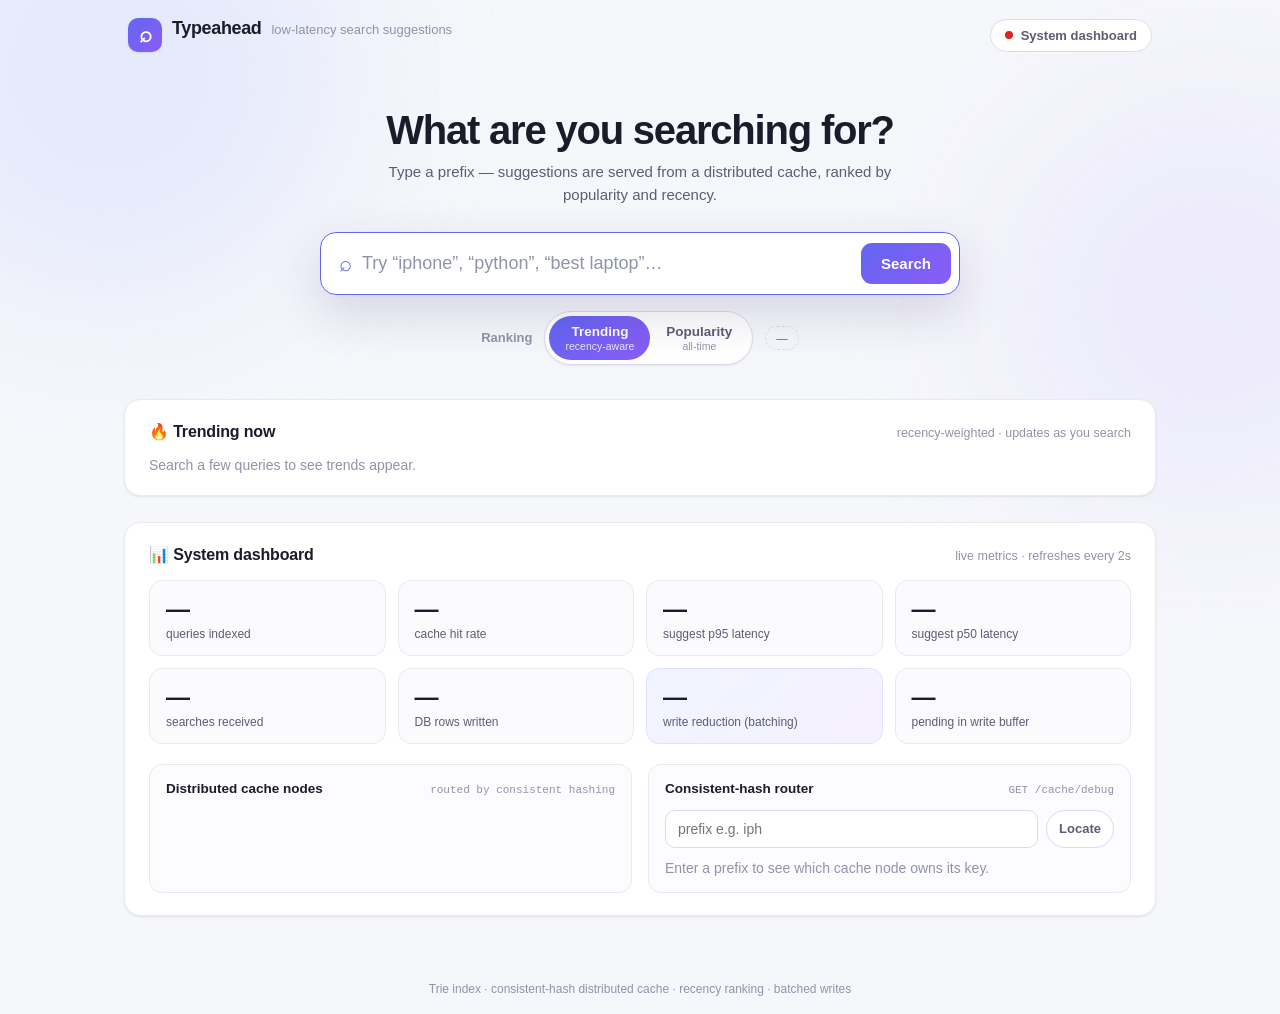
==== static/index.html @ 1b2536e9 "typeahead-search" ====
<!DOCTYPE html>
<html lang="en">
<head>
  <meta charset="UTF-8" />
  <meta name="viewport" content="width=device-width, initial-scale=1.0" />
  <title>Search Typeahead</title>
  <link rel="stylesheet" href="/static/styles.css" />
</head>
<body>
  <div class="bg-orbs" aria-hidden="true"><span></span><span></span><span></span></div>

  <header class="topbar">
    <div class="brand">
      <span class="brand-mark">⌕</span>
      <span class="brand-name">Typeahead</span>
      <span class="brand-tag">low-latency search suggestions</span>
    </div>
    <button id="dashToggle" class="ghost-btn" type="button" aria-expanded="true">
      <span class="dot" id="healthDot"></span> System dashboard
    </button>
  </header>

  <main class="stage">
    <section class="hero">
      <h1>What are you searching for?</h1>
      <p class="sub">Type a prefix — suggestions are served from a distributed cache,
        ranked by popularity and recency.</p>

      <form id="searchForm" class="search-wrap" autocomplete="off" role="search">
        <div class="search-box" id="searchBox">
          <span class="search-icon" aria-hidden="true">⌕</span>
          <input
            id="searchInput"
            type="text"
            placeholder="Try “iphone”, “python”, “best laptop”…"
            aria-label="Search"
            aria-autocomplete="list"
            aria-controls="suggestions"
            aria-expanded="false"
            spellcheck="false" />
          <span class="spinner" id="spinner" hidden></span>
          <button type="submit" class="go-btn" aria-label="Search">Search</button>

          <ul id="suggestions" class="suggestions" role="listbox" hidden></ul>
        </div>

        <div class="mode-row">
          <span class="mode-label">Ranking</span>
          <div class="seg" role="tablist" aria-label="Ranking mode">
            <button type="button" class="seg-btn active" data-recency="true" role="tab">
              Trending <em>recency-aware</em>
            </button>
            <button type="button" class="seg-btn" data-recency="false" role="tab">
              Popularity <em>all-time</em>
            </button>
          </div>
          <span class="src-pill" id="sourcePill" title="Where the last result came from">—</span>
        </div>
      </form>

      <div id="toast" class="toast" hidden></div>
    </section>

    <section class="panel trending-panel">
      <div class="panel-head">
        <h2>🔥 Trending now</h2>
        <span class="hint">recency-weighted · updates as you search</span>
      </div>
      <div id="trendingChips" class="chips">
        <span class="empty">Search a few queries to see trends appear.</span>
      </div>
    </section>

    <section class="panel dash" id="dashboard">
      <div class="panel-head">
        <h2>📊 System dashboard</h2>
        <span class="hint">live metrics · refreshes every 2s</span>
      </div>

      <div class="metrics-grid">
        <div class="metric"><span class="m-val" id="mIndexed">—</span><span class="m-lbl">queries indexed</span></div>
        <div class="metric"><span class="m-val" id="mHit">—</span><span class="m-lbl">cache hit rate</span></div>
        <div class="metric"><span class="m-val" id="mP95">—</span><span class="m-lbl">suggest p95 latency</span></div>
        <div class="metric"><span class="m-val" id="mP50">—</span><span class="m-lbl">suggest p50 latency</span></div>
        <div class="metric"><span class="m-val" id="mSearches">—</span><span class="m-lbl">searches received</span></div>
        <div class="metric"><span class="m-val" id="mWrites">—</span><span class="m-lbl">DB rows written</span></div>
        <div class="metric highlight"><span class="m-val" id="mReduction">—</span><span class="m-lbl">write reduction (batching)</span></div>
        <div class="metric"><span class="m-val" id="mBuffer">—</span><span class="m-lbl">pending in write buffer</span></div>
      </div>

      <div class="dash-cols">
        <div class="dash-card">
          <h3>Distributed cache nodes <small>routed by consistent hashing</small></h3>
          <div id="cacheNodes" class="nodes"></div>
        </div>

        <div class="dash-card">
          <h3>Consistent-hash router <small>GET /cache/debug</small></h3>
          <div class="debug-row">
            <input id="debugInput" type="text" placeholder="prefix e.g. iph" spellcheck="false" />
            <button id="debugBtn" type="button" class="ghost-btn small">Locate</button>
          </div>
          <div id="debugOut" class="debug-out">
            <span class="empty">Enter a prefix to see which cache node owns its key.</span>
          </div>
        </div>
      </div>
    </section>
  </main>

  <footer class="foot">
    <span>Trie index · consistent-hash distributed cache · recency ranking · batched writes</span>
  </footer>

  <script src="/static/app.js"></script>
</body>
</html>
---- static/styles.css ----
/* ============================================================
   Search Typeahead — UI styles
   A clean, modern light theme: soft gradient stage, glassy cards,
   a prominent search field, and a calm metrics dashboard.
   ============================================================ */

:root {
  --bg: #f6f7fb;
  --ink: #1b1c2a;
  --ink-soft: #5b5e74;
  --ink-faint: #9094a8;
  --surface: #ffffff;
  --line: #e9e9f1;
  --line-strong: #dcdce8;
  --accent: #6366f1;
  --accent-2: #8b5cf6;
  --accent-soft: #eef0ff;
  --hot: #f97316;
  --hot-soft: #fff1e6;
  --good: #16a34a;
  --shadow-sm: 0 1px 2px rgba(27, 28, 42, .06), 0 1px 3px rgba(27, 28, 42, .04);
  --shadow-md: 0 8px 24px rgba(27, 28, 42, .08);
  --shadow-lg: 0 18px 50px rgba(40, 33, 96, .16);
  --radius: 16px;
  --radius-sm: 11px;
  --font: -apple-system, BlinkMacSystemFont, "Segoe UI", Roboto, Helvetica, Arial, sans-serif;
}

* { box-sizing: border-box; }
[hidden] { display: none !important; }

html, body { height: 100%; }

body {
  margin: 0;
  font-family: var(--font);
  color: var(--ink);
  background: var(--bg);
  -webkit-font-smoothing: antialiased;
  min-height: 100%;
  display: flex;
  flex-direction: column;
}

/* Decorative blurred color orbs in the background */
.bg-orbs { position: fixed; inset: 0; overflow: hidden; z-index: 0; pointer-events: none; }
.bg-orbs span {
  position: absolute; border-radius: 50%; filter: blur(80px); opacity: .35;
}
.bg-orbs span:nth-child(1) { width: 460px; height: 460px; background: #c7d2fe; top: -160px; left: -120px; }
.bg-orbs span:nth-child(2) { width: 420px; height: 420px; background: #ddd6fe; top: 10%; right: -140px; }
.bg-orbs span:nth-child(3) { width: 380px; height: 380px; background: #fde6cf; bottom: -160px; left: 30%; opacity: .25; }

/* ---- Top bar ---- */
.topbar {
  position: relative; z-index: 2;
  display: flex; align-items: center; justify-content: space-between;
  padding: 18px 28px;
  max-width: 1080px; margin: 0 auto; width: 100%;
}
.brand { display: flex; align-items: baseline; gap: 10px; }
.brand-mark {
  font-size: 22px; color: #fff; background: linear-gradient(135deg, var(--accent), var(--accent-2));
  width: 34px; height: 34px; border-radius: 10px; display: grid; place-items: center;
  align-self: center; box-shadow: var(--shadow-sm); font-weight: 700;
}
.brand-name { font-weight: 700; font-size: 18px; letter-spacing: -.02em; }
.brand-tag { color: var(--ink-faint); font-size: 13px; }
@media (max-width: 620px) { .brand-tag { display: none; } }

.ghost-btn {
  border: 1px solid var(--line-strong); background: var(--surface);
  color: var(--ink-soft); border-radius: 999px; padding: 8px 14px;
  font-size: 13px; font-weight: 600; cursor: pointer; display: inline-flex;
  align-items: center; gap: 8px; transition: all .15s ease;
}
.ghost-btn:hover { border-color: var(--accent); color: var(--accent); }
.ghost-btn.small { padding: 7px 12px; }
.dot { width: 8px; height: 8px; border-radius: 50%; background: var(--ink-faint); }
.dot.ok { background: var(--good); box-shadow: 0 0 0 3px rgba(22,163,74,.16); }
.dot.bad { background: #dc2626; }

/* ---- Stage ---- */
.stage {
  position: relative; z-index: 1;
  max-width: 1080px; margin: 0 auto; width: 100%;
  padding: 12px 24px 48px;
  flex: 1;
}

/* ---- Hero / search ---- */
.hero { text-align: center; padding: 26px 0 8px; }
.hero h1 { font-size: clamp(26px, 4vw, 40px); letter-spacing: -.03em; margin: 0 0 8px; }
.hero .sub { color: var(--ink-soft); max-width: 560px; margin: 0 auto 26px; font-size: 15px; line-height: 1.5; }

.search-wrap { max-width: 640px; margin: 0 auto; }
.search-box {
  position: relative;
  display: flex; align-items: center; gap: 10px;
  background: var(--surface);
  border: 1.5px solid var(--line-strong);
  border-radius: var(--radius);
  padding: 8px 8px 8px 18px;
  box-shadow: var(--shadow-md);
  transition: border-color .15s ease, box-shadow .15s ease;
}
.search-box:focus-within { border-color: var(--accent); box-shadow: var(--shadow-lg); }
.search-icon { font-size: 22px; color: var(--ink-faint); }
.search-box:focus-within .search-icon { color: var(--accent); }
#searchInput {
  flex: 1; border: 0; outline: 0; background: transparent;
  font-size: 18px; color: var(--ink); padding: 12px 0; font-family: var(--font);
}
#searchInput::placeholder { color: var(--ink-faint); }
.go-btn {
  border: 0; cursor: pointer; color: #fff;
  background: linear-gradient(135deg, var(--accent), var(--accent-2));
  border-radius: 11px; padding: 12px 20px; font-size: 15px; font-weight: 600;
  transition: transform .1s ease, filter .15s ease;
}
.go-btn:hover { filter: brightness(1.06); }
.go-btn:active { transform: scale(.98); }

.spinner {
  width: 18px; height: 18px; border-radius: 50%;
  border: 2.5px solid var(--accent-soft); border-top-color: var(--accent);
  animation: spin .7s linear infinite;
}
@keyframes spin { to { transform: rotate(360deg); } }

/* ---- Suggestions dropdown ---- */
.suggestions {
  position: absolute; left: 0; right: 0; top: calc(100% + 10px);
  margin: 0; padding: 6px; list-style: none;
  background: var(--surface); border: 1px solid var(--line);
  border-radius: var(--radius); box-shadow: var(--shadow-lg);
  z-index: 30; max-height: 420px; overflow-y: auto; text-align: left;
}
.sugg-item {
  display: flex; align-items: center; gap: 12px;
  padding: 11px 14px; border-radius: var(--radius-sm); cursor: pointer;
  transition: background .12s ease;
}
.sugg-item:hover, .sugg-item.active { background: var(--accent-soft); }
.sugg-item .s-ico { color: var(--ink-faint); font-size: 15px; flex: none; }
.sugg-item.active .s-ico, .sugg-item:hover .s-ico { color: var(--accent); }
.sugg-text { flex: 1; font-size: 15.5px; color: var(--ink); overflow: hidden; text-overflow: ellipsis; white-space: nowrap; }
.sugg-text b { font-weight: 700; color: var(--ink); }
.sugg-text .typed { color: var(--ink-faint); font-weight: 400; }
.s-flame { font-size: 13px; flex: none; }
.s-count {
  flex: none; font-size: 12.5px; color: var(--ink-soft);
  background: #f3f4fb; border-radius: 999px; padding: 3px 9px; font-variant-numeric: tabular-nums;
}
.sugg-empty { padding: 16px; text-align: center; color: var(--ink-faint); font-size: 14px; }

/* ---- Mode segmented control ---- */
.mode-row { display: flex; align-items: center; justify-content: center; gap: 12px; margin-top: 16px; flex-wrap: wrap; }
.mode-label { color: var(--ink-faint); font-size: 13px; font-weight: 600; }
.seg { display: inline-flex; background: var(--surface); border: 1px solid var(--line-strong); border-radius: 999px; padding: 4px; box-shadow: var(--shadow-sm); }
.seg-btn {
  border: 0; background: transparent; cursor: pointer; border-radius: 999px;
  padding: 8px 16px; font-size: 13.5px; font-weight: 600; color: var(--ink-soft);
  display: flex; flex-direction: column; align-items: center; line-height: 1.15; transition: all .15s ease;
}
.seg-btn em { font-style: normal; font-size: 10.5px; font-weight: 500; color: var(--ink-faint); }
.seg-btn.active { background: linear-gradient(135deg, var(--accent), var(--accent-2)); color: #fff; }
.seg-btn.active em { color: rgba(255,255,255,.85); }
.src-pill {
  font-size: 11.5px; color: var(--ink-soft); border: 1px dashed var(--line-strong);
  padding: 5px 10px; border-radius: 999px; font-variant-numeric: tabular-nums;
}

/* ---- Toast ---- */
.toast {
  margin: 22px auto 0; max-width: 560px;
  background: var(--ink); color: #fff; border-radius: 12px;
  padding: 12px 16px; font-size: 14px; box-shadow: var(--shadow-md);
  display: flex; align-items: center; gap: 10px; animation: rise .25s ease;
}
.toast.err { background: #b91c1c; }
.toast .t-tag { background: rgba(255,255,255,.18); border-radius: 6px; padding: 2px 8px; font-size: 12px; font-weight: 700; }
@keyframes rise { from { opacity: 0; transform: translateY(8px); } }

/* ---- Panels ---- */
.panel {
  background: var(--surface); border: 1px solid var(--line);
  border-radius: var(--radius); box-shadow: var(--shadow-sm);
  padding: 22px 24px; margin-top: 26px;
}
.panel-head { display: flex; align-items: baseline; justify-content: space-between; margin-bottom: 16px; gap: 10px; flex-wrap: wrap; }
.panel-head h2 { font-size: 16px; margin: 0; letter-spacing: -.01em; }
.hint { color: var(--ink-faint); font-size: 12.5px; }

/* ---- Trending chips ---- */
.chips { display: flex; flex-wrap: wrap; gap: 10px; }
.chip {
  border: 1px solid var(--line-strong); background: var(--surface);
  border-radius: 999px; padding: 9px 14px; font-size: 13.5px; cursor: pointer;
  display: inline-flex; align-items: center; gap: 8px; transition: all .15s ease;
}
.chip:hover { border-color: var(--hot); background: var(--hot-soft); }
.chip .rank { color: var(--ink-faint); font-weight: 700; font-size: 12px; }
.chip .c-score { color: var(--hot); font-size: 11.5px; font-weight: 700; }
.empty { color: var(--ink-faint); font-size: 14px; }

/* ---- Dashboard ---- */
.metrics-grid {
  display: grid; grid-template-columns: repeat(4, 1fr); gap: 12px; margin-bottom: 20px;
}
@media (max-width: 760px) { .metrics-grid { grid-template-columns: repeat(2, 1fr); } }
.metric {
  background: #fbfbfe; border: 1px solid var(--line); border-radius: 13px;
  padding: 14px 16px; display: flex; flex-direction: column; gap: 4px;
}
.metric.highlight { background: linear-gradient(135deg, #f1f5ff, #f6f0ff); border-color: #dfe2ff; }
.m-val { font-size: 24px; font-weight: 700; letter-spacing: -.02em; font-variant-numeric: tabular-nums; }
.m-lbl { font-size: 12px; color: var(--ink-soft); }

.dash-cols { display: grid; grid-template-columns: 1fr 1fr; gap: 16px; }
@media (max-width: 760px) { .dash-cols { grid-template-columns: 1fr; } }
.dash-card { border: 1px solid var(--line); border-radius: 13px; padding: 16px; background: #fcfcff; }
.dash-card h3 { font-size: 13.5px; margin: 0 0 14px; display: flex; justify-content: space-between; align-items: baseline; gap: 8px; }
.dash-card h3 small { color: var(--ink-faint); font-weight: 500; font-size: 11px; font-family: ui-monospace, Menlo, monospace; }

/* cache node bars */
.nodes { display: flex; flex-direction: column; gap: 11px; }
.node-row { display: grid; grid-template-columns: 90px 1fr auto; gap: 10px; align-items: center; }
.node-name { font-size: 12.5px; font-weight: 600; color: var(--ink-soft); font-family: ui-monospace, Menlo, monospace; }
.bar { height: 9px; background: #eef0f7; border-radius: 999px; overflow: hidden; }
.bar > i { display: block; height: 100%; background: linear-gradient(90deg, var(--accent), var(--accent-2)); border-radius: 999px; transition: width .4s ease; }
.node-meta { font-size: 11.5px; color: var(--ink-faint); font-variant-numeric: tabular-nums; white-space: nowrap; }

/* cache debug */
.debug-row { display: flex; gap: 8px; margin-bottom: 12px; }
.debug-row input {
  flex: 1; border: 1px solid var(--line-strong); border-radius: 10px; padding: 10px 12px;
  font-size: 14px; outline: 0; font-family: var(--font);
}
.debug-row input:focus { border-color: var(--accent); }
.debug-out { font-size: 13px; color: var(--ink-soft); }
.debug-out .kv { display: flex; justify-content: space-between; padding: 6px 0; border-bottom: 1px dashed var(--line); }
.debug-out .kv:last-child { border-bottom: 0; }
.debug-out .kv b { color: var(--ink); font-family: ui-monospace, Menlo, monospace; font-weight: 600; }
.badge { padding: 2px 9px; border-radius: 999px; font-size: 11px; font-weight: 700; }
.badge.hit { background: #dcfce7; color: #15803d; }
.badge.miss { background: #fee2e2; color: #b91c1c; }
.badge.expired { background: #fef3c7; color: #b45309; }

.dash.hidden { display: none; }

/* ---- Footer ---- */
.foot { position: relative; z-index: 1; text-align: center; color: var(--ink-faint); font-size: 12px; padding: 18px; }

/* scrollbar polish */
.suggestions::-webkit-scrollbar { width: 10px; }
.suggestions::-webkit-scrollbar-thumb { background: var(--line-strong); border-radius: 999px; border: 3px solid var(--surface); }
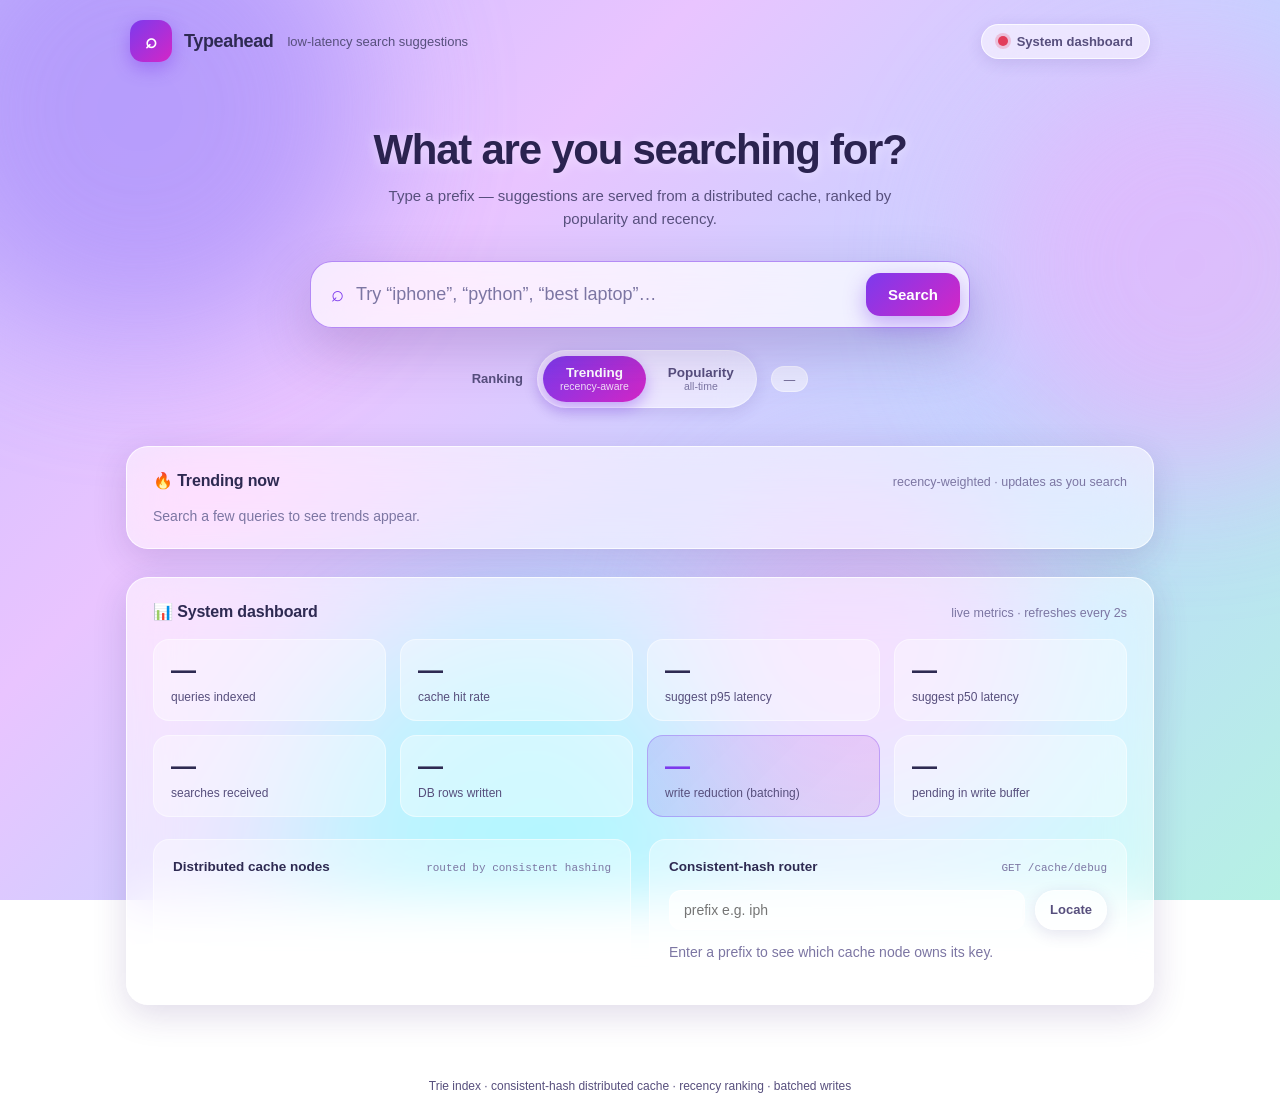
==== commit d1d31677: "Updated UI" ====
--- a/static/index.html
+++ b/static/index.html
@@ -7,7 +7,7 @@
   <link rel="stylesheet" href="/static/styles.css" />
 </head>
 <body>
-  <div class="bg-orbs" aria-hidden="true"><span></span><span></span><span></span></div>
+  <div class="bg-orbs" aria-hidden="true"><span></span><span></span><span></span><span></span></div>
 
   <header class="topbar">
     <div class="brand">
--- a/static/styles.css
+++ b/static/styles.css
@@ -1,257 +1,294 @@
 /* ============================================================
-   Search Typeahead — UI styles
-   A clean, modern light theme: soft gradient stage, glassy cards,
-   a prominent search field, and a calm metrics dashboard.
+   Search Typeahead — Glassmorphism
+   Frosted translucent surfaces (backdrop-filter: blur) floating over
+   a colourful gradient + blurred orbs. Every panel is a pane of glass:
+     · semi-transparent white fill
+     · 1px light border to catch the edge
+     · blur+saturate backdrop so the colour behind bleeds through
+     · soft, far-cast shadow for the floating feel
    ============================================================ */
 
 :root {
-  --bg: #f6f7fb;
-  --ink: #1b1c2a;
-  --ink-soft: #5b5e74;
-  --ink-faint: #9094a8;
-  --surface: #ffffff;
-  --line: #e9e9f1;
-  --line-strong: #dcdce8;
-  --accent: #6366f1;
-  --accent-2: #8b5cf6;
-  --accent-soft: #eef0ff;
+  --ink: #2e2a52;
+  --ink-soft: #574f7d;
+  --ink-faint: #7c76a3;
+
+  --accent: #7c3aed;
+  --accent-2: #d426c6;
   --hot: #f97316;
-  --hot-soft: #fff1e6;
-  --good: #16a34a;
-  --shadow-sm: 0 1px 2px rgba(27, 28, 42, .06), 0 1px 3px rgba(27, 28, 42, .04);
-  --shadow-md: 0 8px 24px rgba(27, 28, 42, .08);
-  --shadow-lg: 0 18px 50px rgba(40, 33, 96, .16);
-  --radius: 16px;
-  --radius-sm: 11px;
+  --good: #0f9d6b;
+  --bad: #e23d5a;
+
+  /* glass recipes */
+  --glass: rgba(255, 255, 255, 0.55);
+  --glass-strong: rgba(255, 255, 255, 0.72);
+  --glass-soft: rgba(255, 255, 255, 0.38);
+  --glass-border: rgba(255, 255, 255, 0.75);
+  --glass-border-soft: rgba(255, 255, 255, 0.45);
+  --blur: blur(18px) saturate(170%);
+  --blur-lg: blur(26px) saturate(180%);
+
+  --shadow: 0 10px 34px rgba(60, 30, 120, 0.16);
+  --shadow-lg: 0 20px 56px rgba(60, 30, 120, 0.24);
+  --shadow-sm: 0 4px 16px rgba(60, 30, 120, 0.12);
+
+  --r-lg: 22px;
+  --r-md: 16px;
+  --r-sm: 11px;
   --font: -apple-system, BlinkMacSystemFont, "Segoe UI", Roboto, Helvetica, Arial, sans-serif;
 }
 
 * { box-sizing: border-box; }
 [hidden] { display: none !important; }
-
 html, body { height: 100%; }
 
 body {
   margin: 0;
   font-family: var(--font);
   color: var(--ink);
-  background: var(--bg);
   -webkit-font-smoothing: antialiased;
   min-height: 100%;
   display: flex;
   flex-direction: column;
-}
-
-/* Decorative blurred color orbs in the background */
+  background: linear-gradient(135deg, #cbbdff 0%, #e9c4ff 32%, #bfd6ff 64%, #b6f1e4 100%);
+  background-attachment: fixed;
+}
+
+/* colourful blurred orbs behind the glass */
 .bg-orbs { position: fixed; inset: 0; overflow: hidden; z-index: 0; pointer-events: none; }
-.bg-orbs span {
-  position: absolute; border-radius: 50%; filter: blur(80px); opacity: .35;
-}
-.bg-orbs span:nth-child(1) { width: 460px; height: 460px; background: #c7d2fe; top: -160px; left: -120px; }
-.bg-orbs span:nth-child(2) { width: 420px; height: 420px; background: #ddd6fe; top: 10%; right: -140px; }
-.bg-orbs span:nth-child(3) { width: 380px; height: 380px; background: #fde6cf; bottom: -160px; left: 30%; opacity: .25; }
+.bg-orbs span { position: absolute; border-radius: 50%; filter: blur(70px); opacity: .65; }
+.bg-orbs span:nth-child(1) { width: 460px; height: 460px; background: #a78bfa; top: -120px; left: -90px; }
+.bg-orbs span:nth-child(2) { width: 420px; height: 420px; background: #f0abfc; top: 6%; right: -120px; opacity: .6; }
+.bg-orbs span:nth-child(3) { width: 400px; height: 400px; background: #67e8f9; bottom: -130px; left: 24%; opacity: .55; }
+.bg-orbs span:nth-child(4) { width: 360px; height: 360px; background: #fca5f1; bottom: 8%; right: 18%; opacity: .45; }
+
+/* shared glass helper applied via box-shadow/border/backdrop on each block */
+.topbar, .stage, .foot { position: relative; z-index: 1; }
 
 /* ---- Top bar ---- */
 .topbar {
-  position: relative; z-index: 2;
   display: flex; align-items: center; justify-content: space-between;
-  padding: 18px 28px;
-  max-width: 1080px; margin: 0 auto; width: 100%;
-}
-.brand { display: flex; align-items: baseline; gap: 10px; }
+  padding: 20px 30px; max-width: 1080px; margin: 0 auto; width: 100%;
+}
+.brand { display: flex; align-items: center; gap: 12px; }
 .brand-mark {
-  font-size: 22px; color: #fff; background: linear-gradient(135deg, var(--accent), var(--accent-2));
-  width: 34px; height: 34px; border-radius: 10px; display: grid; place-items: center;
-  align-self: center; box-shadow: var(--shadow-sm); font-weight: 700;
+  font-size: 20px; color: #fff; width: 42px; height: 42px; border-radius: 13px;
+  display: grid; place-items: center; font-weight: 700;
+  background: linear-gradient(135deg, var(--accent), var(--accent-2));
+  box-shadow: 0 6px 18px rgba(124, 58, 237, .45);
 }
 .brand-name { font-weight: 700; font-size: 18px; letter-spacing: -.02em; }
-.brand-tag { color: var(--ink-faint); font-size: 13px; }
+.brand-tag { color: var(--ink-soft); font-size: 13px; margin-left: 2px; }
 @media (max-width: 620px) { .brand-tag { display: none; } }
 
 .ghost-btn {
-  border: 1px solid var(--line-strong); background: var(--surface);
-  color: var(--ink-soft); border-radius: 999px; padding: 8px 14px;
-  font-size: 13px; font-weight: 600; cursor: pointer; display: inline-flex;
-  align-items: center; gap: 8px; transition: all .15s ease;
-}
-.ghost-btn:hover { border-color: var(--accent); color: var(--accent); }
-.ghost-btn.small { padding: 7px 12px; }
-.dot { width: 8px; height: 8px; border-radius: 50%; background: var(--ink-faint); }
-.dot.ok { background: var(--good); box-shadow: 0 0 0 3px rgba(22,163,74,.16); }
-.dot.bad { background: #dc2626; }
+  border: 1px solid var(--glass-border); background: var(--glass);
+  -webkit-backdrop-filter: var(--blur); backdrop-filter: var(--blur);
+  color: var(--ink-soft); border-radius: 999px; padding: 9px 16px; font-size: 13px;
+  font-weight: 600; cursor: pointer; display: inline-flex; align-items: center; gap: 9px;
+  box-shadow: var(--shadow-sm); transition: background .18s ease, color .18s ease, transform .1s ease;
+}
+.ghost-btn:hover { background: var(--glass-strong); color: var(--accent); }
+.ghost-btn:active { transform: translateY(1px); }
+.ghost-btn.small { padding: 9px 14px; }
+.dot { width: 10px; height: 10px; border-radius: 50%; background: var(--ink-faint); }
+.dot.ok { background: var(--good); box-shadow: 0 0 0 3px rgba(15,157,107,.22); }
+.dot.bad { background: var(--bad); box-shadow: 0 0 0 3px rgba(226,61,90,.22); }
 
 /* ---- Stage ---- */
-.stage {
-  position: relative; z-index: 1;
-  max-width: 1080px; margin: 0 auto; width: 100%;
-  padding: 12px 24px 48px;
-  flex: 1;
-}
+.stage { max-width: 1080px; margin: 0 auto; width: 100%; padding: 14px 26px 52px; flex: 1; }
 
 /* ---- Hero / search ---- */
-.hero { text-align: center; padding: 26px 0 8px; }
-.hero h1 { font-size: clamp(26px, 4vw, 40px); letter-spacing: -.03em; margin: 0 0 8px; }
-.hero .sub { color: var(--ink-soft); max-width: 560px; margin: 0 auto 26px; font-size: 15px; line-height: 1.5; }
-
-.search-wrap { max-width: 640px; margin: 0 auto; }
+.hero { text-align: center; padding: 30px 0 10px; }
+.hero h1 {
+  font-size: clamp(27px, 4vw, 42px); letter-spacing: -.03em; margin: 0 0 10px;
+  color: #2b2350; text-shadow: 0 1px 12px rgba(255, 255, 255, .5);
+}
+.hero .sub { color: var(--ink-soft); max-width: 560px; margin: 0 auto 30px; font-size: 15px; line-height: 1.55; }
+
+.search-wrap { max-width: 660px; margin: 0 auto; }
 .search-box {
   position: relative;
-  display: flex; align-items: center; gap: 10px;
-  background: var(--surface);
-  border: 1.5px solid var(--line-strong);
-  border-radius: var(--radius);
-  padding: 8px 8px 8px 18px;
-  box-shadow: var(--shadow-md);
-  transition: border-color .15s ease, box-shadow .15s ease;
-}
-.search-box:focus-within { border-color: var(--accent); box-shadow: var(--shadow-lg); }
+  /* backdrop-filter makes sibling blocks (the toggle, panels) form stacking
+     contexts too; lift the search box so its dropdown always paints on top */
+  z-index: 20;
+  display: flex; align-items: center; gap: 12px;
+  background: var(--glass-strong); border: 1px solid var(--glass-border);
+  -webkit-backdrop-filter: var(--blur-lg); backdrop-filter: var(--blur-lg);
+  border-radius: var(--r-lg); padding: 9px 9px 9px 20px; box-shadow: var(--shadow-lg);
+  transition: border-color .18s ease;
+}
+.search-box:focus-within { border-color: rgba(124, 58, 237, .55); }
 .search-icon { font-size: 22px; color: var(--ink-faint); }
 .search-box:focus-within .search-icon { color: var(--accent); }
 #searchInput {
   flex: 1; border: 0; outline: 0; background: transparent;
-  font-size: 18px; color: var(--ink); padding: 12px 0; font-family: var(--font);
+  font-size: 18px; color: var(--ink); padding: 13px 0; font-family: var(--font);
 }
 #searchInput::placeholder { color: var(--ink-faint); }
 .go-btn {
-  border: 0; cursor: pointer; color: #fff;
+  border: 0; cursor: pointer; color: #fff; font-family: var(--font);
   background: linear-gradient(135deg, var(--accent), var(--accent-2));
-  border-radius: 11px; padding: 12px 20px; font-size: 15px; font-weight: 600;
-  transition: transform .1s ease, filter .15s ease;
-}
-.go-btn:hover { filter: brightness(1.06); }
+  border-radius: 14px; padding: 13px 22px; font-size: 15px; font-weight: 600;
+  box-shadow: 0 8px 22px rgba(124, 58, 237, .4); transition: filter .15s ease, transform .1s ease;
+}
+.go-btn:hover { filter: brightness(1.07); }
 .go-btn:active { transform: scale(.98); }
 
 .spinner {
   width: 18px; height: 18px; border-radius: 50%;
-  border: 2.5px solid var(--accent-soft); border-top-color: var(--accent);
+  border: 2.5px solid rgba(124,58,237,.25); border-top-color: var(--accent);
   animation: spin .7s linear infinite;
 }
 @keyframes spin { to { transform: rotate(360deg); } }
 
 /* ---- Suggestions dropdown ---- */
 .suggestions {
-  position: absolute; left: 0; right: 0; top: calc(100% + 10px);
-  margin: 0; padding: 6px; list-style: none;
-  background: var(--surface); border: 1px solid var(--line);
-  border-radius: var(--radius); box-shadow: var(--shadow-lg);
-  z-index: 30; max-height: 420px; overflow-y: auto; text-align: left;
+  position: absolute; left: 0; right: 0; top: calc(100% + 12px);
+  margin: 0; padding: 9px; list-style: none;
+  /* more opaque than other panels: it floats over other glass layers and
+     must stay legible (stacking translucency would otherwise muddy it) */
+  background: rgba(255, 255, 255, 0.92); border: 1px solid var(--glass-border);
+  -webkit-backdrop-filter: var(--blur-lg); backdrop-filter: var(--blur-lg);
+  border-radius: var(--r-lg); box-shadow: var(--shadow-lg);
+  z-index: 30; max-height: 430px; overflow-y: auto; text-align: left;
 }
 .sugg-item {
-  display: flex; align-items: center; gap: 12px;
-  padding: 11px 14px; border-radius: var(--radius-sm); cursor: pointer;
-  transition: background .12s ease;
-}
-.sugg-item:hover, .sugg-item.active { background: var(--accent-soft); }
+  display: flex; align-items: center; gap: 13px; padding: 12px 15px;
+  border-radius: var(--r-md); cursor: pointer; transition: background .14s ease;
+}
+.sugg-item:hover, .sugg-item.active { background: rgba(124, 58, 237, .12); }
 .sugg-item .s-ico { color: var(--ink-faint); font-size: 15px; flex: none; }
-.sugg-item.active .s-ico, .sugg-item:hover .s-ico { color: var(--accent); }
-.sugg-text { flex: 1; font-size: 15.5px; color: var(--ink); overflow: hidden; text-overflow: ellipsis; white-space: nowrap; }
+.sugg-item:hover .s-ico, .sugg-item.active .s-ico { color: var(--accent); }
+.sugg-text { flex: 1; font-size: 15.5px; color: var(--ink-soft); overflow: hidden; text-overflow: ellipsis; white-space: nowrap; }
 .sugg-text b { font-weight: 700; color: var(--ink); }
 .sugg-text .typed { color: var(--ink-faint); font-weight: 400; }
 .s-flame { font-size: 13px; flex: none; }
 .s-count {
-  flex: none; font-size: 12.5px; color: var(--ink-soft);
-  background: #f3f4fb; border-radius: 999px; padding: 3px 9px; font-variant-numeric: tabular-nums;
-}
-.sugg-empty { padding: 16px; text-align: center; color: var(--ink-faint); font-size: 14px; }
+  flex: none; font-size: 12.5px; color: var(--ink-soft); font-variant-numeric: tabular-nums;
+  background: var(--glass-soft); border: 1px solid var(--glass-border-soft);
+  border-radius: 999px; padding: 4px 11px;
+}
+.sugg-empty { padding: 18px; text-align: center; color: var(--ink-faint); font-size: 14px; }
 
 /* ---- Mode segmented control ---- */
-.mode-row { display: flex; align-items: center; justify-content: center; gap: 12px; margin-top: 16px; flex-wrap: wrap; }
-.mode-label { color: var(--ink-faint); font-size: 13px; font-weight: 600; }
-.seg { display: inline-flex; background: var(--surface); border: 1px solid var(--line-strong); border-radius: 999px; padding: 4px; box-shadow: var(--shadow-sm); }
+.mode-row { display: flex; align-items: center; justify-content: center; gap: 14px; margin-top: 22px; flex-wrap: wrap; }
+.mode-label { color: var(--ink-soft); font-size: 13px; font-weight: 600; }
+.seg {
+  display: inline-flex; gap: 5px; padding: 5px; border-radius: 999px;
+  background: var(--glass); border: 1px solid var(--glass-border-soft);
+  -webkit-backdrop-filter: var(--blur); backdrop-filter: var(--blur); box-shadow: var(--shadow-sm);
+}
 .seg-btn {
   border: 0; background: transparent; cursor: pointer; border-radius: 999px;
-  padding: 8px 16px; font-size: 13.5px; font-weight: 600; color: var(--ink-soft);
-  display: flex; flex-direction: column; align-items: center; line-height: 1.15; transition: all .15s ease;
+  padding: 9px 17px; font-size: 13.5px; font-weight: 600; color: var(--ink-soft);
+  display: flex; flex-direction: column; align-items: center; line-height: 1.18; transition: all .18s ease;
 }
 .seg-btn em { font-style: normal; font-size: 10.5px; font-weight: 500; color: var(--ink-faint); }
-.seg-btn.active { background: linear-gradient(135deg, var(--accent), var(--accent-2)); color: #fff; }
+.seg-btn.active { background: linear-gradient(135deg, var(--accent), var(--accent-2)); color: #fff; box-shadow: 0 6px 16px rgba(124,58,237,.4); }
 .seg-btn.active em { color: rgba(255,255,255,.85); }
 .src-pill {
-  font-size: 11.5px; color: var(--ink-soft); border: 1px dashed var(--line-strong);
-  padding: 5px 10px; border-radius: 999px; font-variant-numeric: tabular-nums;
+  font-size: 11.5px; color: var(--ink-soft); background: var(--glass);
+  border: 1px solid var(--glass-border-soft); padding: 6px 12px; border-radius: 999px;
+  font-variant-numeric: tabular-nums;
 }
 
 /* ---- Toast ---- */
 .toast {
-  margin: 22px auto 0; max-width: 560px;
-  background: var(--ink); color: #fff; border-radius: 12px;
-  padding: 12px 16px; font-size: 14px; box-shadow: var(--shadow-md);
-  display: flex; align-items: center; gap: 10px; animation: rise .25s ease;
-}
-.toast.err { background: #b91c1c; }
-.toast .t-tag { background: rgba(255,255,255,.18); border-radius: 6px; padding: 2px 8px; font-size: 12px; font-weight: 700; }
+  margin: 26px auto 0; max-width: 560px; color: var(--ink);
+  background: var(--glass-strong); border: 1px solid var(--glass-border);
+  -webkit-backdrop-filter: var(--blur); backdrop-filter: var(--blur);
+  border-radius: var(--r-md); padding: 14px 18px; font-size: 14px; box-shadow: var(--shadow);
+  display: flex; align-items: center; gap: 11px; animation: rise .25s ease;
+}
+.toast.err { color: var(--bad); }
+.toast .t-tag {
+  background: linear-gradient(135deg, var(--accent), var(--accent-2)); color: #fff;
+  border-radius: 7px; padding: 3px 9px; font-size: 12px; font-weight: 700;
+}
+.toast.err .t-tag { background: var(--bad); }
 @keyframes rise { from { opacity: 0; transform: translateY(8px); } }
 
-/* ---- Panels ---- */
+/* ---- Panels (glass cards) ---- */
 .panel {
-  background: var(--surface); border: 1px solid var(--line);
-  border-radius: var(--radius); box-shadow: var(--shadow-sm);
-  padding: 22px 24px; margin-top: 26px;
-}
-.panel-head { display: flex; align-items: baseline; justify-content: space-between; margin-bottom: 16px; gap: 10px; flex-wrap: wrap; }
+  background: var(--glass); border: 1px solid var(--glass-border);
+  -webkit-backdrop-filter: var(--blur-lg); backdrop-filter: var(--blur-lg);
+  border-radius: var(--r-lg); box-shadow: var(--shadow); padding: 24px 26px; margin-top: 28px;
+}
+.panel-head { display: flex; align-items: baseline; justify-content: space-between; margin-bottom: 18px; gap: 10px; flex-wrap: wrap; }
 .panel-head h2 { font-size: 16px; margin: 0; letter-spacing: -.01em; }
 .hint { color: var(--ink-faint); font-size: 12.5px; }
 
-/* ---- Trending chips ---- */
-.chips { display: flex; flex-wrap: wrap; gap: 10px; }
+/* ---- Trending chips (glass pills) ---- */
+.chips { display: flex; flex-wrap: wrap; gap: 12px; }
 .chip {
-  border: 1px solid var(--line-strong); background: var(--surface);
-  border-radius: 999px; padding: 9px 14px; font-size: 13.5px; cursor: pointer;
-  display: inline-flex; align-items: center; gap: 8px; transition: all .15s ease;
-}
-.chip:hover { border-color: var(--hot); background: var(--hot-soft); }
-.chip .rank { color: var(--ink-faint); font-weight: 700; font-size: 12px; }
+  border: 1px solid var(--glass-border); background: var(--glass-strong);
+  border-radius: 999px; padding: 10px 16px; font-size: 13.5px; color: var(--ink-soft);
+  cursor: pointer; display: inline-flex; align-items: center; gap: 10px;
+  box-shadow: var(--shadow-sm); transition: transform .14s ease, background .14s ease;
+}
+.chip:hover { transform: translateY(-2px); background: #fff; color: var(--ink); }
+.chip .rank {
+  color: #fff; font-weight: 700; font-size: 11px; width: 21px; height: 21px;
+  border-radius: 50%; display: grid; place-items: center;
+  background: linear-gradient(135deg, var(--accent), var(--accent-2));
+}
 .chip .c-score { color: var(--hot); font-size: 11.5px; font-weight: 700; }
 .empty { color: var(--ink-faint); font-size: 14px; }
 
 /* ---- Dashboard ---- */
-.metrics-grid {
-  display: grid; grid-template-columns: repeat(4, 1fr); gap: 12px; margin-bottom: 20px;
-}
+.metrics-grid { display: grid; grid-template-columns: repeat(4, 1fr); gap: 14px; margin-bottom: 22px; }
 @media (max-width: 760px) { .metrics-grid { grid-template-columns: repeat(2, 1fr); } }
 .metric {
-  background: #fbfbfe; border: 1px solid var(--line); border-radius: 13px;
-  padding: 14px 16px; display: flex; flex-direction: column; gap: 4px;
-}
-.metric.highlight { background: linear-gradient(135deg, #f1f5ff, #f6f0ff); border-color: #dfe2ff; }
-.m-val { font-size: 24px; font-weight: 700; letter-spacing: -.02em; font-variant-numeric: tabular-nums; }
+  background: var(--glass-soft); border: 1px solid var(--glass-border-soft);
+  border-radius: var(--r-md); padding: 16px 17px; display: flex; flex-direction: column; gap: 5px;
+}
+.metric.highlight { background: linear-gradient(135deg, rgba(124,58,237,.16), rgba(212,38,198,.14)); border-color: rgba(124,58,237,.3); }
+.m-val { font-size: 25px; font-weight: 700; letter-spacing: -.02em; font-variant-numeric: tabular-nums; color: var(--ink); }
+.metric.highlight .m-val { color: var(--accent); }
 .m-lbl { font-size: 12px; color: var(--ink-soft); }
 
-.dash-cols { display: grid; grid-template-columns: 1fr 1fr; gap: 16px; }
+.dash-cols { display: grid; grid-template-columns: 1fr 1fr; gap: 18px; }
 @media (max-width: 760px) { .dash-cols { grid-template-columns: 1fr; } }
-.dash-card { border: 1px solid var(--line); border-radius: 13px; padding: 16px; background: #fcfcff; }
-.dash-card h3 { font-size: 13.5px; margin: 0 0 14px; display: flex; justify-content: space-between; align-items: baseline; gap: 8px; }
+.dash-card {
+  border-radius: var(--r-md); padding: 19px; background: var(--glass-soft);
+  border: 1px solid var(--glass-border-soft);
+}
+.dash-card h3 { font-size: 13.5px; margin: 0 0 16px; display: flex; justify-content: space-between; align-items: baseline; gap: 8px; }
 .dash-card h3 small { color: var(--ink-faint); font-weight: 500; font-size: 11px; font-family: ui-monospace, Menlo, monospace; }
 
 /* cache node bars */
-.nodes { display: flex; flex-direction: column; gap: 11px; }
-.node-row { display: grid; grid-template-columns: 90px 1fr auto; gap: 10px; align-items: center; }
+.nodes { display: flex; flex-direction: column; gap: 13px; }
+.node-row { display: grid; grid-template-columns: 86px 1fr auto; gap: 12px; align-items: center; }
 .node-name { font-size: 12.5px; font-weight: 600; color: var(--ink-soft); font-family: ui-monospace, Menlo, monospace; }
-.bar { height: 9px; background: #eef0f7; border-radius: 999px; overflow: hidden; }
-.bar > i { display: block; height: 100%; background: linear-gradient(90deg, var(--accent), var(--accent-2)); border-radius: 999px; transition: width .4s ease; }
+.bar { height: 11px; background: rgba(255,255,255,.45); border: 1px solid var(--glass-border-soft); border-radius: 999px; overflow: hidden; }
+.bar > i {
+  display: block; height: 100%; border-radius: 999px; min-width: 7px;
+  background: linear-gradient(90deg, var(--accent), var(--accent-2)); transition: width .4s ease;
+}
 .node-meta { font-size: 11.5px; color: var(--ink-faint); font-variant-numeric: tabular-nums; white-space: nowrap; }
 
 /* cache debug */
-.debug-row { display: flex; gap: 8px; margin-bottom: 12px; }
+.debug-row { display: flex; gap: 10px; margin-bottom: 14px; }
 .debug-row input {
-  flex: 1; border: 1px solid var(--line-strong); border-radius: 10px; padding: 10px 12px;
-  font-size: 14px; outline: 0; font-family: var(--font);
-}
-.debug-row input:focus { border-color: var(--accent); }
+  flex: 1; border: 1px solid var(--glass-border); background: var(--glass-strong);
+  border-radius: 12px; padding: 11px 14px; font-size: 14px; outline: 0; color: var(--ink); font-family: var(--font);
+}
+.debug-row input:focus { border-color: rgba(124,58,237,.55); }
 .debug-out { font-size: 13px; color: var(--ink-soft); }
-.debug-out .kv { display: flex; justify-content: space-between; padding: 6px 0; border-bottom: 1px dashed var(--line); }
+.debug-out .kv { display: flex; justify-content: space-between; padding: 8px 2px; gap: 12px; border-bottom: 1px solid rgba(255,255,255,.45); }
 .debug-out .kv:last-child { border-bottom: 0; }
 .debug-out .kv b { color: var(--ink); font-family: ui-monospace, Menlo, monospace; font-weight: 600; }
-.badge { padding: 2px 9px; border-radius: 999px; font-size: 11px; font-weight: 700; }
-.badge.hit { background: #dcfce7; color: #15803d; }
-.badge.miss { background: #fee2e2; color: #b91c1c; }
-.badge.expired { background: #fef3c7; color: #b45309; }
+.badge { padding: 3px 11px; border-radius: 999px; font-size: 11px; font-weight: 700; border: 1px solid var(--glass-border-soft); }
+.badge.hit { color: var(--good); background: rgba(15,157,107,.14); }
+.badge.miss { color: var(--bad); background: rgba(226,61,90,.14); }
+.badge.expired { color: var(--hot); background: rgba(249,115,22,.14); }
 
 .dash.hidden { display: none; }
 
 /* ---- Footer ---- */
-.foot { position: relative; z-index: 1; text-align: center; color: var(--ink-faint); font-size: 12px; padding: 18px; }
+.foot { text-align: center; color: var(--ink-soft); font-size: 12px; padding: 22px; }
 
 /* scrollbar polish */
-.suggestions::-webkit-scrollbar { width: 10px; }
-.suggestions::-webkit-scrollbar-thumb { background: var(--line-strong); border-radius: 999px; border: 3px solid var(--surface); }
+.suggestions::-webkit-scrollbar { width: 11px; }
+.suggestions::-webkit-scrollbar-thumb { background: rgba(124,58,237,.3); border-radius: 999px; border: 3px solid transparent; background-clip: padding-box; }
